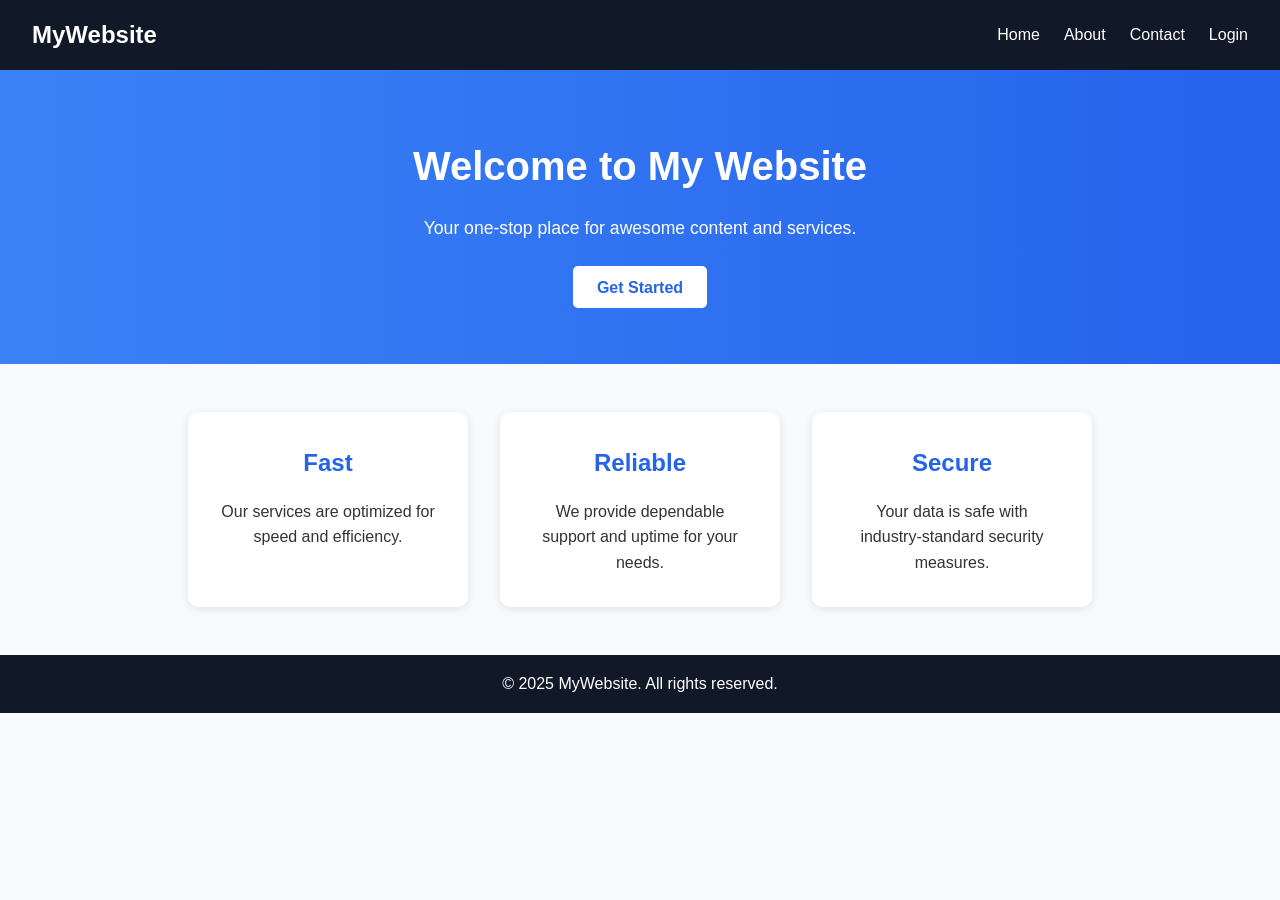
==== project01/htmlfile/index.html @ e67ae82f "basic project01" ====
<!DOCTYPE html>
<html lang="en">
<head>
  <meta charset="UTF-8" />
  <meta name="viewport" content="width=device-width, initial-scale=1.0" />
  <title>My Home Page</title>
  <link rel="stylesheet" href="../style/index.css" />
</head>
<body>
  <header class="navbar">
    <div class="logo">MyWebsite</div>
    <nav>
      <ul class="nav-links">
        <li><a href="#">Home</a></li>
        <li><a href="#">About</a></li>
        <li><a href="#">Contact</a></li>
        <li><a href="#">Login</a></li>
      </ul>
    </nav>
  </header>

  <section class="hero">
    <div class="hero-text">
      <h1>Welcome to My Website</h1>
      <p>Your one-stop place for awesome content and services.</p>
      <a href="#" class="btn">Get Started</a>
    </div>
  </section>

  <section class="features">
    <div class="feature">
      <h2>Fast</h2>
      <p>Our services are optimized for speed and efficiency.</p>
    </div>
    <div class="feature">
      <h2>Reliable</h2>
      <p>We provide dependable support and uptime for your needs.</p>
    </div>
    <div class="feature">
      <h2>Secure</h2>
      <p>Your data is safe with industry-standard security measures.</p>
    </div>
  </section>

  <footer class="footer">
    <p>&copy; 2025 MyWebsite. All rights reserved.</p>
  </footer>
</body>
</html>
---- project01/style/index.css ----
/* Reset and basic styles */
* {
  margin: 0;
  padding: 0;
  box-sizing: border-box;
}

body {
  font-family: "Poppins", sans-serif;
  line-height: 1.6;
  background: #f9fafb;
  color: #333;
}

/* Navbar */
.navbar {
  display: flex;
  justify-content: space-between;
  align-items: center;
  background: #111827;
  color: #fff;
  padding: 1rem 2rem;
}

.logo {
  font-size: 1.5rem;
  font-weight: bold;
}

.nav-links {
  list-style: none;
  display: flex;
  gap: 1.5rem;
}

.nav-links a {
  color: #fff;
  text-decoration: none;
  transition: 0.3s;
}

.nav-links a:hover {
  color: #60a5fa;
}

/* Hero section */
.hero {
  background: linear-gradient(to right, #3b82f6, #2563eb);
  color: #fff;
  text-align: center;
  padding: 4rem 2rem;
}

.hero h1 {
  font-size: 2.5rem;
  margin-bottom: 1rem;
}

.hero p {
  font-size: 1.1rem;
  margin-bottom: 2rem;
}

.btn {
  background: #fff;
  color: #2563eb;
  padding: 0.8rem 1.5rem;
  border-radius: 5px;
  text-decoration: none;
  font-weight: bold;
  transition: 0.3s;
}

.btn:hover {
  background: #f3f4f6;
}

/* Features section */
.features {
  display: flex;
  flex-wrap: wrap;
  justify-content: center;
  gap: 2rem;
  padding: 3rem 1rem;
}

.feature {
  background: #fff;
  border-radius: 10px;
  box-shadow: 0 2px 8px rgba(0, 0, 0, 0.1);
  padding: 2rem;
  text-align: center;
  width: 280px;
}

.feature h2 {
  color: #2563eb;
  margin-bottom: 1rem;
}

/* Footer */
.footer {
  background: #111827;
  color: #fff;
  text-align: center;
  padding: 1rem;
}
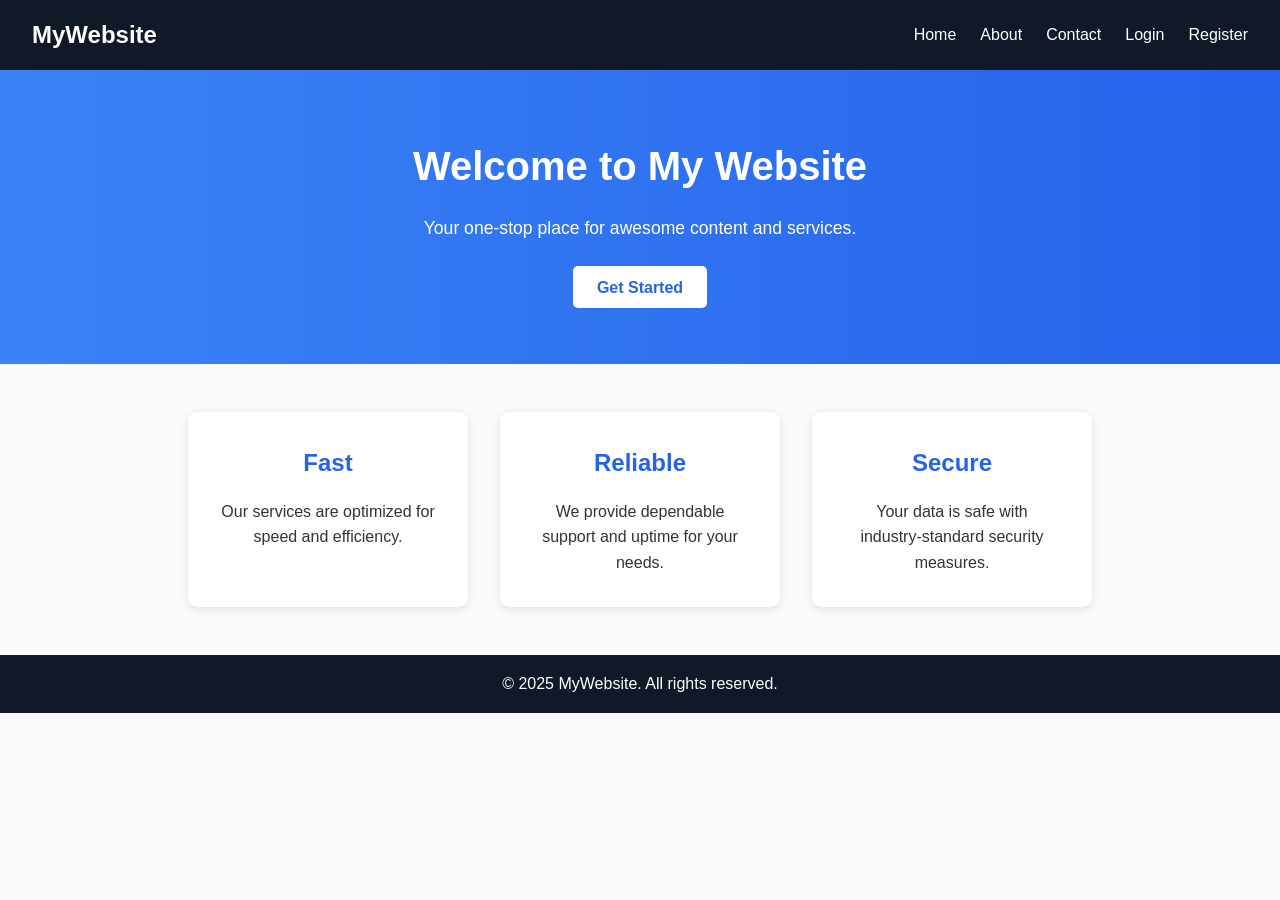
==== commit c7384287: "feat:add a register form" ====
--- a/project01/htmlfile/index.html
+++ b/project01/htmlfile/index.html
@@ -15,6 +15,7 @@
         <li><a href="#">About</a></li>
         <li><a href="#">Contact</a></li>
         <li><a href="#">Login</a></li>
+        <li><a href="register.html">Register</a></li>
       </ul>
     </nav>
   </header>
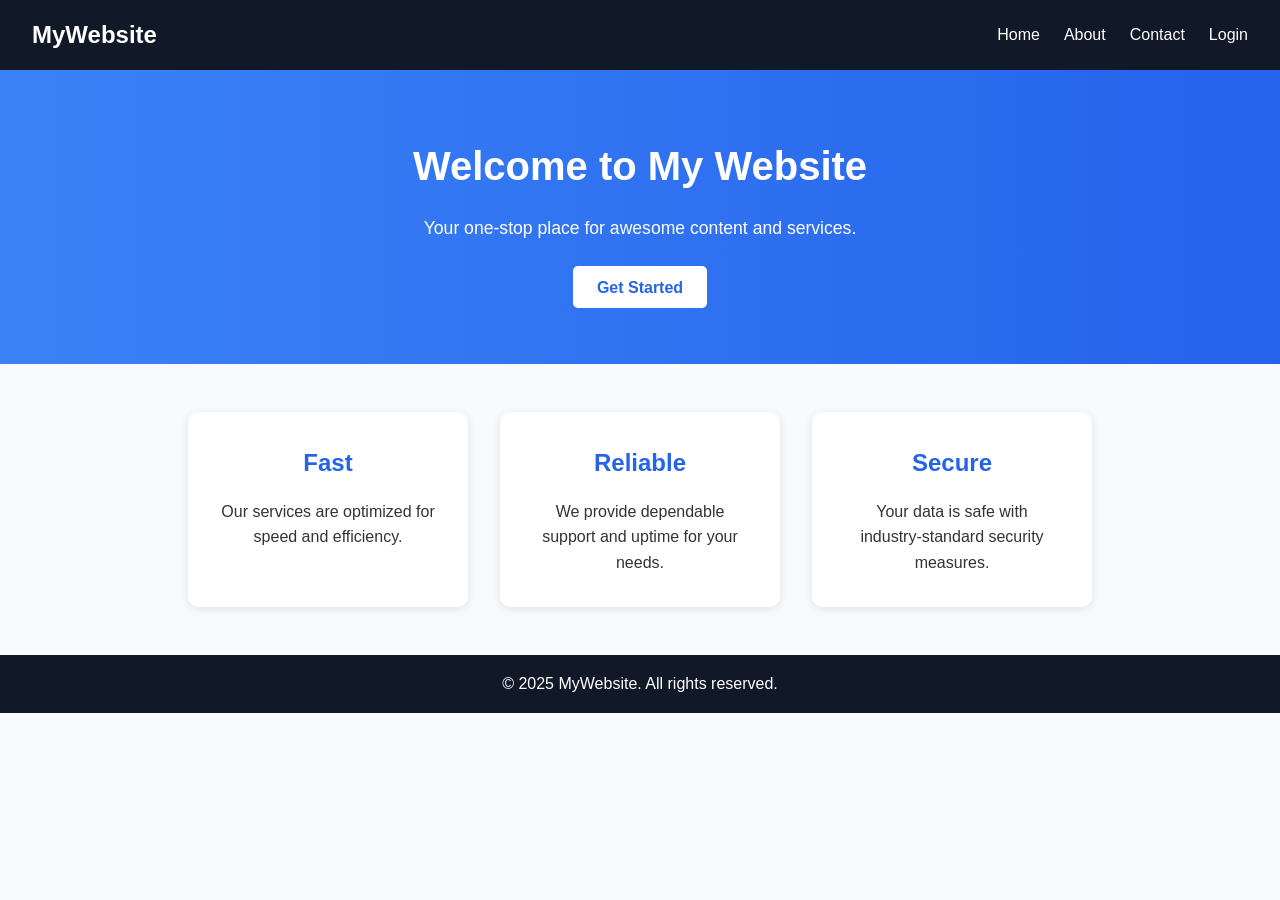
==== commit 5b4f5fa9: "feat(login): added login-page" ====
--- a/project01/htmlfile/index.html
+++ b/project01/htmlfile/index.html
@@ -14,8 +14,7 @@
         <li><a href="#">Home</a></li>
         <li><a href="#">About</a></li>
         <li><a href="#">Contact</a></li>
-        <li><a href="#">Login</a></li>
-        <li><a href="register.html">Register</a></li>
+        <li><a href="login.html">Login</a></li>
       </ul>
     </nav>
   </header>
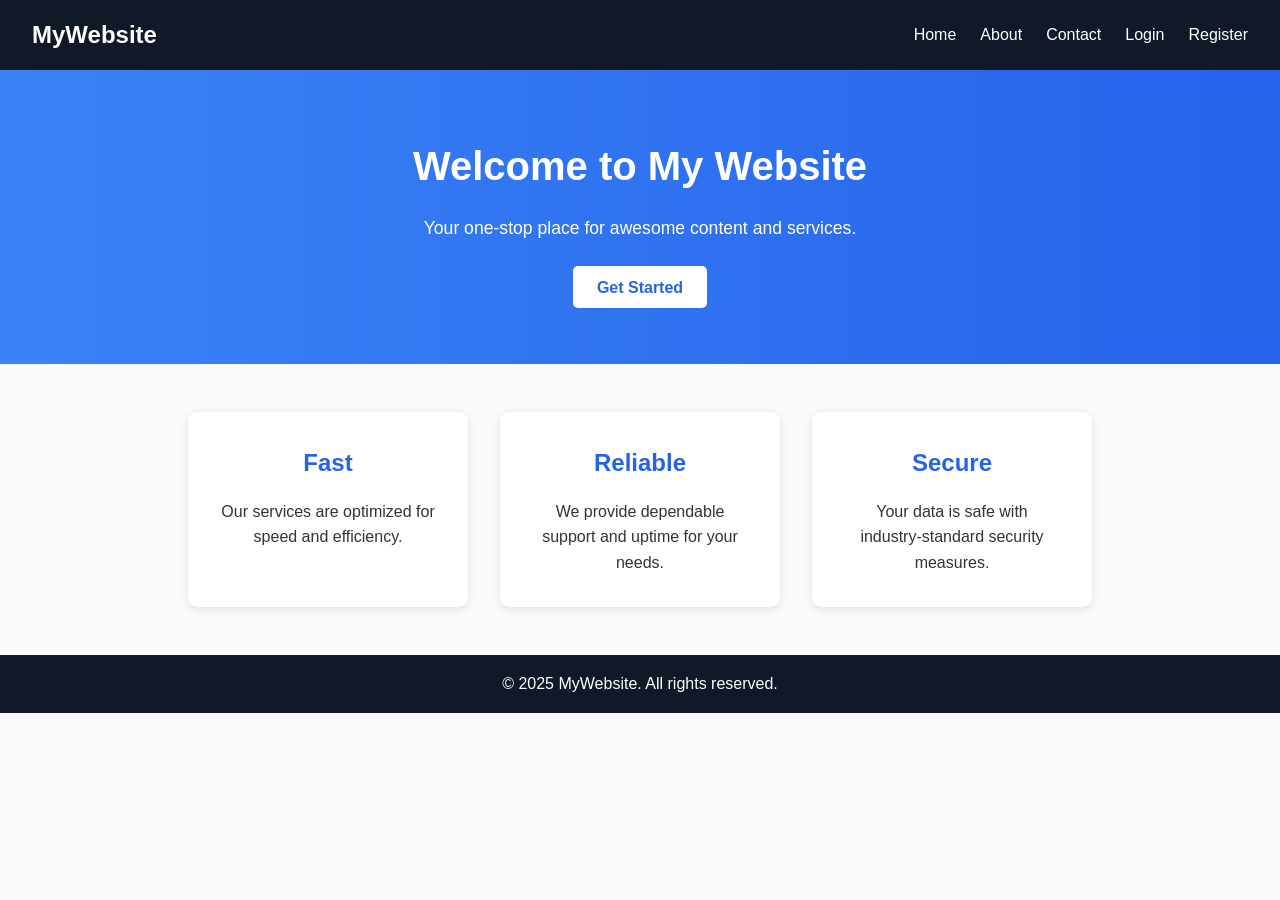
==== commit ac67f642: "(feat): resolve confl" ====
--- a/project01/htmlfile/index.html
+++ b/project01/htmlfile/index.html
@@ -15,6 +15,7 @@
         <li><a href="#">About</a></li>
         <li><a href="#">Contact</a></li>
         <li><a href="login.html">Login</a></li>
+        <li><a href="register.html">Register</a></li>
       </ul>
     </nav>
   </header>
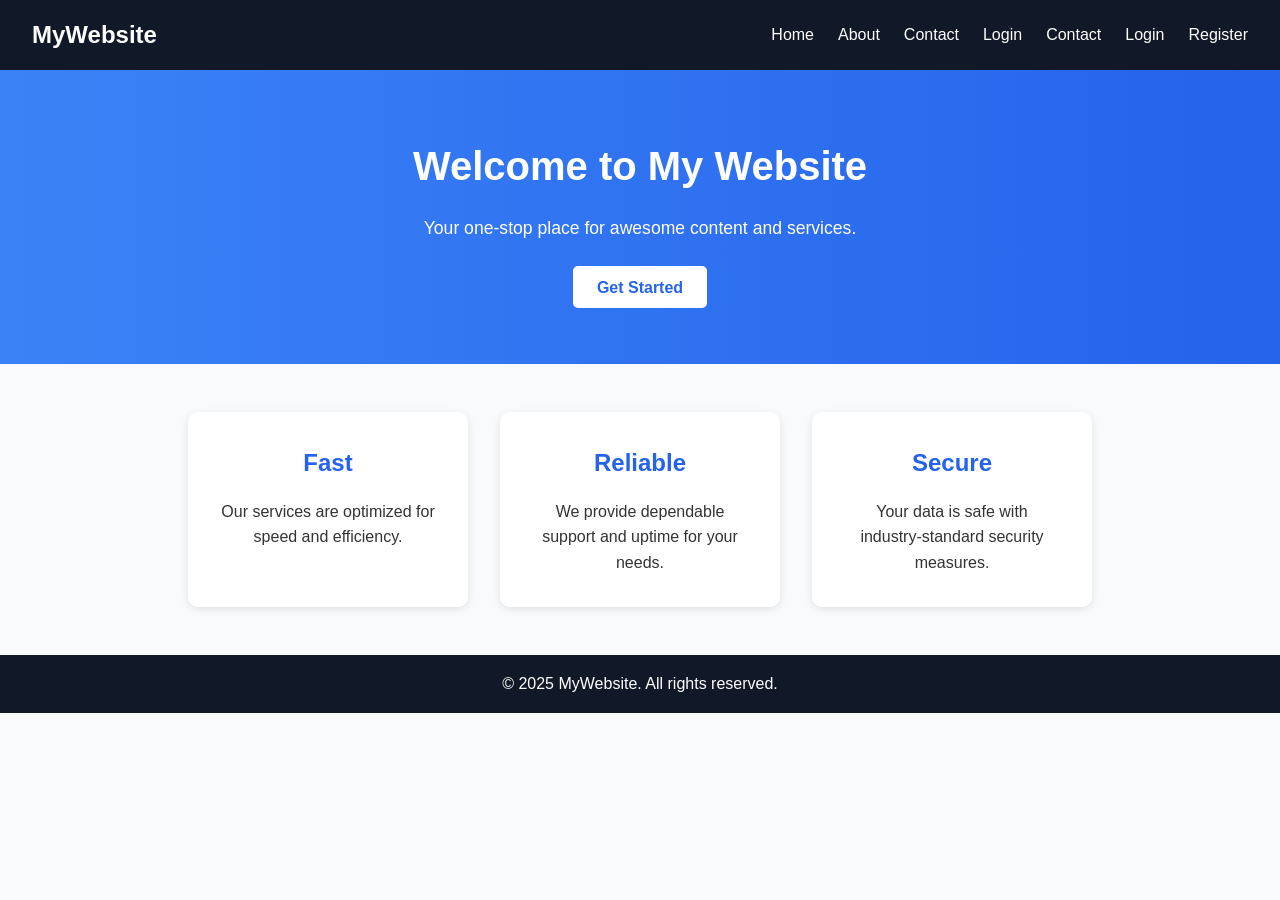
==== commit 5bf686bd: "Merge branch 'develop' into feature/contact" ====
--- a/project01/htmlfile/index.html
+++ b/project01/htmlfile/index.html
@@ -13,6 +13,8 @@
       <ul class="nav-links">
         <li><a href="#">Home</a></li>
         <li><a href="#">About</a></li>
+        <li><a href="contact.html">Contact</a></li>
+        <li><a href="#">Login</a></li>
         <li><a href="#">Contact</a></li>
         <li><a href="login.html">Login</a></li>
         <li><a href="register.html">Register</a></li>
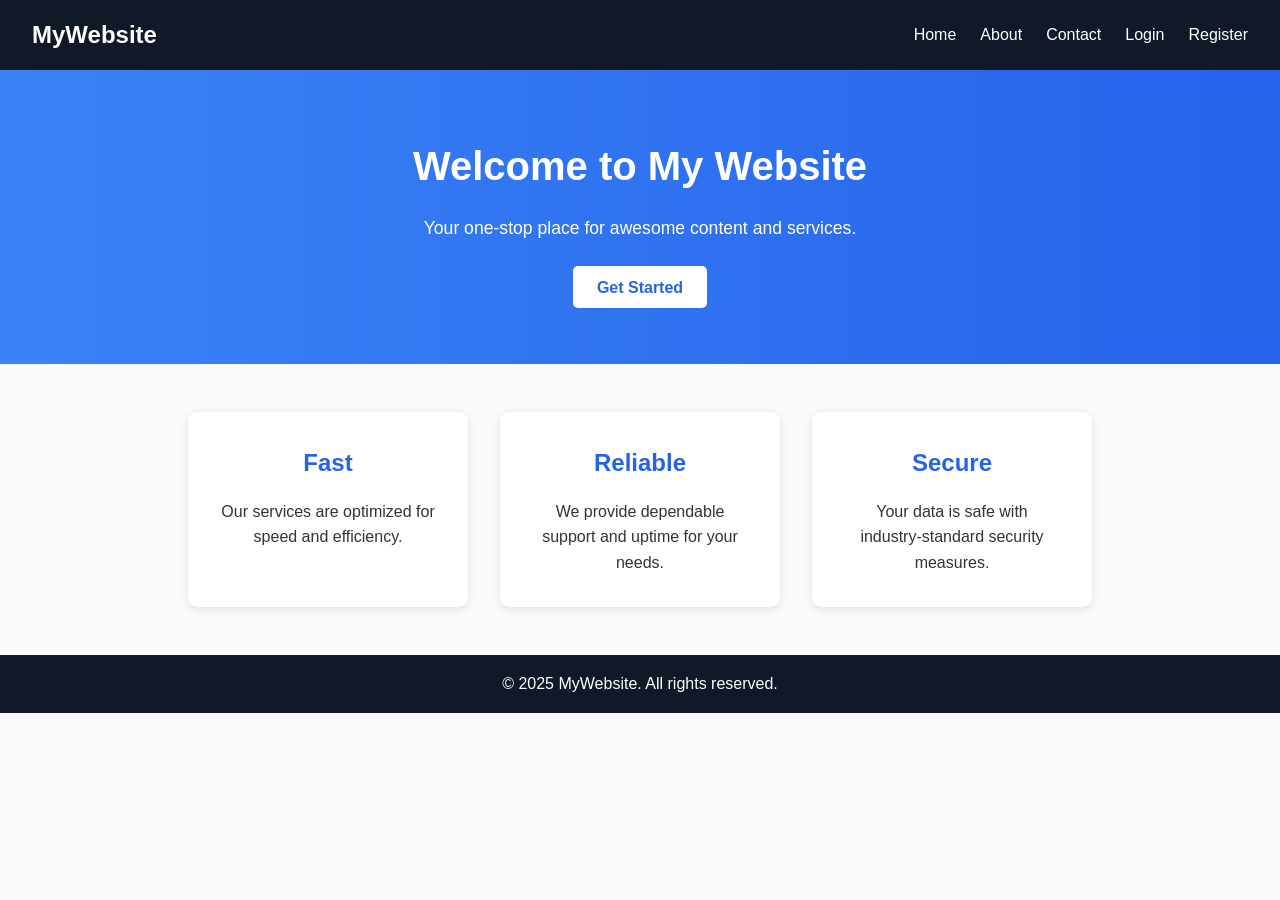
==== commit 1d7274dc: "feat : revoled conflict in contact" ====
--- a/project01/htmlfile/index.html
+++ b/project01/htmlfile/index.html
@@ -14,8 +14,6 @@
         <li><a href="#">Home</a></li>
         <li><a href="#">About</a></li>
         <li><a href="contact.html">Contact</a></li>
-        <li><a href="#">Login</a></li>
-        <li><a href="#">Contact</a></li>
         <li><a href="login.html">Login</a></li>
         <li><a href="register.html">Register</a></li>
       </ul>
@@ -49,4 +47,4 @@
     <p>&copy; 2025 MyWebsite. All rights reserved.</p>
   </footer>
 </body>
-</html>
+</html>
